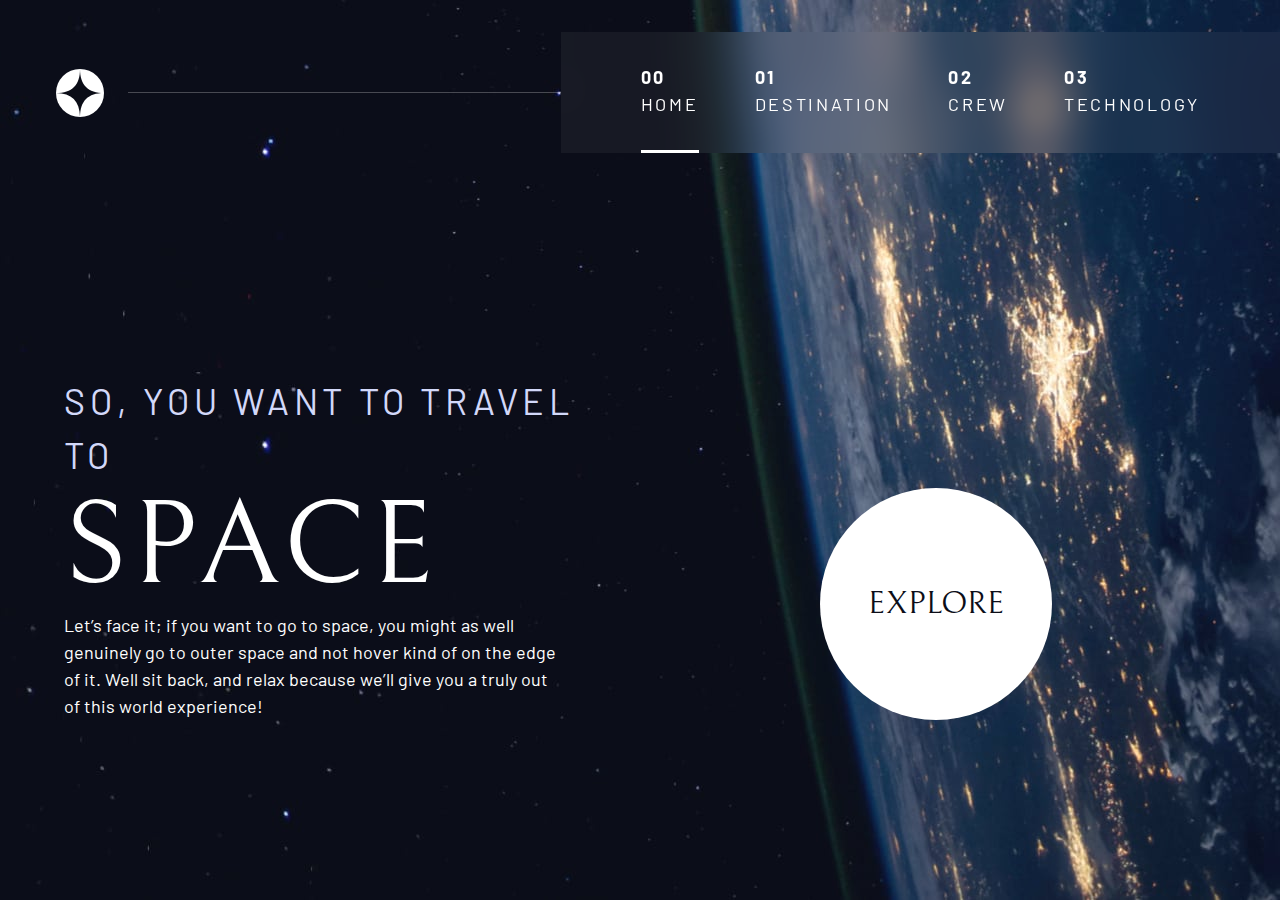
==== index.html @ fe909b0f "File reorganization" ====
<!DOCTYPE html>
<html lang="en">
<head>
  <meta charset="UTF-8">
  <meta name="viewport" content="width=device-width, initial-scale=1.0">

  <link rel="icon" type="image/png" sizes="32x32" href="./assets/favicon-32x32.png">
  <!-- Google fonts -->
  <link rel="preconnect" href="https://fonts.googleapis.com">
  <link rel="preconnect" href="https://fonts.gstatic.com" crossorigin>
  <link
      href="https://fonts.googleapis.com/css2?family=Barlow+Condensed:wght@400;700&family=Bellefair&family=Barlow:wght@400;700&display=swap"
      rel="stylesheet">

  <!-- Our custom CSS -->
  <link rel="stylesheet" href="index.css">
  
  <title>Frontend Mentor | Space tourism website</title>
  <script src="index.js" defer></script>
</head>

<body class="home">
  <a class="skip-to-content" href="#main">Skip to content</a>
  <header class="primary-header flex">
    <div>
      <img src="./assets/shared/logo.svg" alt="space-tourism-logo" class="logo">
    </div>
    <button class="mobile-nav-toggle" aria-controls="primary-navigation"><span class="sr-only" aria-expanded="false">Menu</span></button>
    <nav>
      <ul id="primary-navigation" data-visible="false" class="primary-navigation underline-indicators flex">
        <li class="active"><a class="ff-sans-cond uppercase text-white letter-spacing-2" 
          href="index.html"><span aria-hidden="true">00</span> Home</a></li>
        <li><a class="ff-sans-cond uppercase text-white letter-spacing-2" 
          href="destination.html"><span aria-hidden="true">01</span> Destination</a></li>
        <li><a class="ff-sans-cond uppercase text-white letter-spacing-2" 
          href="crew.html"><span aria-hidden="true">02</span> Crew</a></li>
        <li><a class="ff-sans-cond uppercase text-white letter-spacing-2" 
          href="technology.html"><span aria-hidden="true">03</span> Technology</a></li>
      </ul>
    </nav>
  </header>

  <main id="main" class="grid-container grid-container--home">
    <div>
      <h1 class="text-accent ff-sans-cond uppercase letter-spacing-1">
        So, you want to travel to
        <span class="fs-900 ff-serif text-white d-block">Space</span>
      </h1>
      <p>
        Let’s face it; if you want to go to space, you might as well genuinely go to
        outer space and not hover kind of on the edge of it. Well sit back, and relax
        because we’ll give you a truly out of this world experience!
      </p>
    </div>

    <div>
      <a href="destination.html" class="large-button uppercase ff-serif text-dark bg-white">Explore</a>
    </div>
  </main>
  


</body>
</html>
---- index.css ----
@import url("https://fonts.googleapis.com/css2?family=Barlow+Condensed:wght@400;700&family=Barlow:wght@400;700&family=Bellefair&display=swap");

/* ----------------------------- */
/*      Custom properties        */
/* ----------------------------- */

:root {
  /* colors */
  /* setting values like this allows for easier modification of alpha value */
  --clr-dark: 230 35% 7%;
  --clr-light: 231 77% 90%;
  --clr-white: 0 0% 100%;

  /* font-sizes */
  --fs-900: clamp(5rem, 8vw + 1rem, 9.375rem);
  --fs-800: 3.5rem;
  --fs-700: 1.5rem;
  --fs-600: 1rem;
  --fs-500: 1rem;
  --fs-400: 0.9375rem;
  --fs-300: 1rem;
  --fs-200: 0.875rem;

  /* font-families */
  --ff-serif: "Bellefair", serif;
  --ff-sans-cond: "Barlow Condensed", sans-serif;
  --ff-sans-normal: "Barlow", sans-serif;
}

/* Tablet screens */
@media (min-width: 35em) {
  :root {
    /* font-sizes */
    --fs-800: 5rem;
    --fs-700: 2.5rem;
    --fs-600: 1.5rem;
    --fs-500: 1.25rem;
    --fs-400: 1rem;
  }
}

/* Laptop screens */
@media (min-width: 45em) {
  :root {
    /* font-sizes */
    --fs-800: 6.25rem;
    --fs-700: 3.5rem;
    --fs-600: 2rem;
    --fs-500: 1.75rem;
    --fs-400: 1.125rem;
  }
}

/* ----------------------------- */
/*      Reset                    */
/* ----------------------------- */

/* Box sizing */
*,
*::before,
*::after {
  box-sizing: border-box;
}

/* Reset margins */

body,
h1,
h2,
h3,
h4,
h5,
p,
figure,
picture {
  margin: 0;
}

h1,
h2,
h3,
h4,
h5,
p {
  font-weight: 400;
}

/* set up the body */
body {
  font-family: var(--ff-sans-normal);
  font-size: var(--fs-400);
  color: hsl(var(--clr-white));
  background-color: hsl(var(--clr-dark));
  line-height: 1.5;
  min-height: 100vh;

  display: grid;
  grid-template-rows: min-content 1fr;

  overflow-x: hidden;
}

/* make images easier to work with */
img,
picture {
  max-width: 100%;
  display: block;
}

/* make forms elements easier to work with */
input,
button,
textarea,
select {
  font: inherit;
}

/* remove animations for people who've turned them off */
@media (prefers-reduced-motion: reduce) {
  *,
  *::before,
  *::after {
    animation-duration: 0.01ms !important;
    animation-iteration-count: 1 !important;
    transition-duration: 0.01ms !important;
    scroll-behavior: auto !important;
  }
}

/* ----------------------------- */
/*      Utility classes          */
/* ----------------------------- */

/* general */

.flex {
  display: flex;
  gap: var(--gap, 1rem);
}

.grid {
  display: grid;
  gap: var(--gap, 1rem);
}

.d-block {
  display: block;
}

.flow > *:where(:not(:first-child)) {
  margin-top: var(--flow-space, 1rem);
}

.flow--space-small {
  --flow-space: .75rem;
}

.container {
  /* logical property that looks at inline access (left/right) */
  padding-inline: 2em;
  margin-inline: auto;
  max-width: 80rem;
}

/* screen reader (assistive tech) */
.sr-only {
  position: absolute;
  width: 1px;
  height: 1px;
  padding: 0;
  margin: -1px;
  overflow: hidden;
  clip: rect(0, 0, 0, 0);
  white-space: nowrap;
  border: 0;
}

.skip-to-content {
  position: absolute;
  z-index: 9999;
  background: hsl(var(--clr-white));
  color: hsl(var(--clr-dark));
  padding: 0.5em 1em;
  margin-inline: auto;
  transform: translateY(-100%);
  transition: transform 250ms ease-in;
}

.skip-to-content:focus {
  transform: translateY(0);
}

/* colors */

.bg-dark {
  background-color: hsl(var(--clr-dark));
}
.bg-accent {
  background-color: hsl(var(--clr-light));
}
.bg-white {
  background-color: hsl(var(--clr-white));
}

.text-dark {
  color: hsl(var(--clr-dark));
}
.text-accent {
  color: hsl(var(--clr-light));
}
.text-white {
  color: hsl(var(--clr-white));
}

/* typography */
.ff-serif {
  font-family: var(--ff-serif);
}
.ff-cond {
  font-family: var(--ff-sans-cond);
}
.ff-sans-normal {
  font-family: var(--ff-sans-normal);
}

.letter-spacing-1 {
  letter-spacing: 4.75px;
}
.letter-spacing-2 {
  letter-spacing: 2.7px;
}
.letter-spacing-3 {
  letter-spacing: 2.35px;
}

.uppercase {
  text-transform: uppercase;
}

.fs-900 {
  font-size: var(--fs-900);
}
.fs-800 {
  font-size: var(--fs-800);
}
.fs-700 {
  font-size: var(--fs-700);
}
.fs-600 {
  font-size: var(--fs-600);
}
.fs-500 {
  font-size: var(--fs-500);
}
.fs-400 {
  font-size: var(--fs-400);
}
.fs-300 {
  font-size: var(--fs-300);
}
.fs-200 {
  font-size: var(--fs-200);
}

.fs-900,
.fs-800,
.fs-700,
.fs-600 {
  line-height: 1.1;
}

.numbered-title {
  font-family: var(--ff-sans-cond);
  font-size: var(--fs-500);
  text-transform: uppercase;
  letter-spacing: 4.72px;
}

.numbered-title span {
  margin-right: 0.5em;
  font-weight: 700;
  color: hsl(var(--clr-white) / 0.25);
}

/* ----------------------------- */
/*      Components        */
/* ----------------------------- */

.large-button {
  font-size: 2rem;
  position: relative;
  display: inline-grid;
  z-index: 1;
  place-items: center;
  padding: 0 1.5em;
  border-radius: 50%;
  aspect-ratio: 1;
  text-decoration: none;
}

.large-button::after {
  content: "";
  position: absolute;
  z-index: -1;
  background: hsl(var(--clr-white) / 0.15);
  width: 100%;
  height: 100%;
  border-radius: 50%;
  opacity: 0;
  transition: opacity 500ms linear, transform 50ms ease-in-out;
}

.large-button:hover::after,
.large-button:focus::after {
  opacity: 1;
  transform: scale(1.5);
}

/* primary-header */

.logo {
  margin: 1.5rem clamp(1.5rem, 5vw, 3.5rem);
}

.primary-header {
  justify-content: space-between;
  align-items: center;
}

.primary-navigation {
  --gap: clamp(1.5rem, 5vw, 3.5rem);
  --underline-gap: 2rem;
  list-style: none;
  padding: 0;
  margin: 0;
  background: hsl(var(--clr-dark) / 0.95);
}

.primary-navigation a {
  text-decoration: none;
}

.primary-navigation a > span {
  font-weight: 700;
  margin-right: 0.5em;
}

.mobile-nav-toggle {
  display: none;
}

@supports (backdrop-filter: blur(1.5rem)) {
  .primary-navigation {
    background: hsl(var(--clr-white) / 0.05);
    backdrop-filter: blur(1.5rem);
  }
}

@media (max-width: 35rem) {
  .primary-navigation {
    --underline-gap: 0.5rem;
    position: fixed;
    z-index: 1000;
    inset: 0 0 0 30%;
    list-style: none;
    padding: min(20rem, 15vh) 2rem;
    margin: 0;
    flex-direction: column;
    transform: translateX(100%);
    transition: transform 500ms ease-in-out;
  }

  .primary-navigation[data-visible="true"] {
    transform: translateX(0);
  }

  .primary-navigation.underline-indicators > .active {
    border: 0;
  }

  .mobile-nav-toggle {
    display: block;
    position: absolute;
    z-index: 2000;
    right: 1rem;
    top: 2rem;
    background: transparent;
    background-image: url(./assets/shared/icon-hamburger.svg);
    background-repeat: no-repeat;
    background-position: center;
    width: 1.5rem;
    aspect-ratio: 1;
    border: 0;
  }

  .mobile-nav-toggle[aria-expanded="true"] {
    background-image: url(./assets/shared/icon-close.svg);
  }

  .mobile-nav-toggle:focus-visible {
    outline: 5px solid white;
    outline-offset: 5px;
  }
}

@media (min-width: 35em) {
  .primary-navigation {
    padding-inline: clamp(3rem, 7vw, 5rem);
  }
}

@media (min-width: 35em) and (max-width: 44.999em) {
  .primary-navigation a > span {
    display: none;
  }
}

@media (min-width: 45em) {
  .primary-header::after {
    content: "";
    display: block;
    position: relative;
    height: 1px;
    width: 100%;
    margin-right: -2.5rem;
    background: hsl(var(--clr-white) / 0.25);
    order: 1;
  }

  nav {
    order: 2;
  }

  .primary-navigation {
    margin-block: 2rem;
  }
}

.underline-indicators > * {
  cursor: pointer;
  padding: var(--underline-gap, .5rem) 0;
  border: 0;
  border-bottom: 0.2rem solid hsl(var(--clr-white) / 0);
  background-color: transparent;
}

.underline-indicators > *:hover,
.underline-indicators > *:focus {
  border-color: hsl(var(--clr-white) / 0.5);
}

.underline-indicators > .active,
.underline-indicators > [aria-selected="true"] {
  color: hsl(var(--clr-white) / 1);
  border-color: hsl(var(--clr-white) / 1);
}

.tab-list {
  --gap: 2rem;
}

.dot-indicators > * {
  cursor: ponter;
  border: 0;
  border-radius: 50%;
  aspect-ratio: 1;
  padding: 0.5em;
  background-color: hsl(var(--clr-white) / 0.25);
}

.dot-indicators > *:hover,
.dot-indicators > *:focus {
  background-color: hsl(var(--clr-white) / 0.5);
}

.dot-indicators > [aria-selected="true"] {
  background-color: hsl(var(--clr-white) / 1);
}

.numbered-indicators {
  flex-direction: column;
  --gap: 2rem;
}
.numbered-indicators > * {
  width: clamp(3rem, 7vw, 5rem);
  height: clamp(3rem, 7vw, 5rem);
  cursor: pointer;
  border-radius: 50%;
  border-color: hsl(var(--clr-white) / 0.25);
  aspect-ratio: 1;
}

.numbered-indicators > *:hover,
.numbered-indicators > *:focus {
  border-color: hsl(var(--clr-white) / 0.5);
}

.numbered-indicators > [aria-selected="true"] {
  border-color: hsl(var(--clr-white) / 1);
  background-color: hsl(var(--clr-white));
  color: hsl(var(--clr-dark));
}

/* ------------------------------------- */
/*      Page specific background         */
/* ------------------------------------- */

body {
  background-size: cover;
  background-position: bottom center;
}
/* home */

.home {
  background-image: url(./assets/home/background-home-mobile.jpg);
}

@media (min-width: 35rem) {
  .home {
    background-position: center center;
    background-image: url(./assets/home/background-home-tablet.jpg);
  }
}

@media (min-width: 45rem) {
  .home {
    background-image: url(./assets/home/background-home-desktop.jpg);
  }
}

/* destination */

.destination {
  background-image: url(./assets/destination/background-destination-mobile.jpg);
}

@media (min-width: 35rem) {
  .destination {
    background-position: center center;
    background-image: url(./assets/destination/background-destination-tablet.jpg);
  }
}

@media (min-width: 45rem) {
  .destination {
    background-image: url(./assets/destination/background-destination-desktop.jpg);
  }
}

/* crew */

.crew {
  background-image: url(./assets/crew/background-crew-mobile.jpg);
}

@media (min-width: 35rem) {
  .crew {
    background-position: center center;
    background-image: url(./assets/crew/background-crew-tablet.jpg);
  }
}

@media (min-width: 45rem) {
  .crew {
    background-image: url(./assets/crew/background-crew-desktop.jpg);
  }
}

/* technology */
.technology {
  background-image: url(./assets/technology/background-technology-mobile.jpg);
}

@media (min-width: 35rem) {
  .technology {
    background-image: url(./assets/technology/background-technology-tablet.jpg);
  }
}

@media (min-width: 45rem) {
  .technology {
    background-image: url(./assets/technology/background-technology-desktop.jpg);
  }
}

/* ------------------------------------- */
/*      Layout                           */
/* ------------------------------------- */

.grid-container {
  text-align: center;
  /* border: 5px solid limegreen; */
  display: grid;
  place-items: center;
  padding-inline: 1rem;
  padding-bottom: 3rem;
}

.grid-container p:not([class]){
  /* ch unit is roughly equivalent to width of "0" character */
  max-width: 50ch;
}

.numbered-title {
  grid-area: title;
}

/* destination layout */

.grid-container--destination {
  --flow-space: 2rem;
  grid-template-areas:
    "title"
    "image"
    "tabs"
    "content";
}

.grid-container--destination > picture {
  grid-area: image;
  max-width: 60%;
  align-self: start;
}

.grid-container--destination > .tab-list {
  grid-area: tabs;
}

.grid-container--destination > .destination-info {
  grid-area: content;
}

.destination-meta {
  flex-direction: column;
  border-top: 1px solid hsl(var(--clr-white) / 0.1);
  padding-top: 2.5rem;
  margin-top: 2.5rem;
}

.destination-meta p {
  font-size: 1.75rem;
}

/* crew layout */

.grid-container--crew {
  --flow-space: 2rem;
  grid-template-areas:
    "title"
    "image"
    "tabs"
    "content";
}

.grid-container--crew > picture {
  grid-area: image;
  max-width: 60%;
  border-bottom: 1px solid hsl(var(--clr-white) / 0.1);
}

.grid-container--crew > .dot-indicators {
  grid-area: tabs;
}

.grid-container--crew > .crew-details {
  grid-area: content;
}

.crew-details h2 {
  opacity: .5;
}

/* technology layout */

.grid-container--technology {
  padding: 0;
  --flow-space: 2rem;
  grid-template-areas: 
    "title"
    "image"
    "tabs"
    "content";
}

.grid-container--technology > picture {
  grid-area: image;
  max-width: 100%;
  padding-block: 2em;
}

.grid-container--technology > .numbered-indicators {
  grid-area: tabs;
  flex-direction: row;
}

.grid-container--technology > .technology-details {
  grid-area: content;
  padding: 2em 2em 3em;
  /* max-width: 45ch; */
}


/* For tablet screens */
@media (min-width: 35em) {
  .numbered-title {
    justify-self: start;
    margin-top: 2rem;
    padding-left: 1rem;
  }

  .destination-meta {
    flex-direction: row;
    justify-content: space-evenly;
  }
  
  .grid-container--crew {
    padding: 0;
    grid-template-areas:
      "title"
      "content"
      "tabs"
      "image";
  }

  .grid-container--technology > picture {
    padding: 4rem 0;
  }

  .grid-container--technology > .technology-details {
    padding-inline: 5rem;
    padding-bottom: 4rem;
  }
}

/* For laptop screens */
@media (min-width: 45em) {
  .grid-container {
    text-align: left;
    column-gap: var(--container-gap, 2rem);
    grid-template-columns: minmax(1rem, 1fr) repeat(2, minmax(0px, 40rem)) minmax(1rem, 1fr);
  }

  .grid-container--home > *:first-child {
    grid-column: 2;
    /* outline: 2px solid red; */
  }

  .grid-container--home > *:last-child {
    grid-column: 3;
    /* outline: 2px solid yellow; */
  }

  .grid-container--home {
    padding-bottom: max(6rem, 20vh);
    align-items: end;
  }

  .grid-container--destination {
    justify-items: start;
    align-content: start;
    grid-template-areas: 
      '. title title .'
      '. image tabs .'
      '. image content .';
  }

  .grid-container--destination > picture {
    max-width: 90%;
  }

  .destination-meta {
    --gap: min(5vw, 5rem);
    justify-content: flex-start;
  }

  .grid-container--crew {
    grid-template-columns: minmax(1rem, 1fr) minmax(0, 37rem) minmax(0, 23rem) minmax(1rem, 1fr);
    justify-items: start;
    grid-template-areas:
      ". title title ."
      ". content image ."
      ". tabs image .";
  }

  .grid-container--crew > .dot-indicators {
    justify-self: start;
  }

  .grid-container--crew > picture {
    grid-column: span 2;
    align-self: end;
    max-width: 90%;
  }

  .grid-container--technology {
    /* grid-template-columns: minmax(1rem, 2rem) repeat(3, minmax(0px, 40rem)); */
    grid-template-columns: minmax(1rem, 3rem) minmax(0, 5em) minmax(10rem, 40rem) minmax(1rem, 20rem);
    justify-items: start;
    grid-template-areas: 
      ". title title ."
      ". tabs content image"
      ". tabs content image";
  }

  .grid-container--technology > .numbered-indicators {
    flex-direction: column;
    padding-right: 5rem;
    
    align-self: center;
    /* border: 1px solid red; */
  }

  .grid-container--technology > .technology-details {
    /* border: 1px solid yellow; */
    padding-inline: 0;
    /* justify-self: start; */
    
  }

  .grid-container--technology > picture {
    /* border: 1px solid limegreen; */
    grid-column: span 2;
    justify-self: end;
    align-self: start;
    max-width: 100%;
  }

}
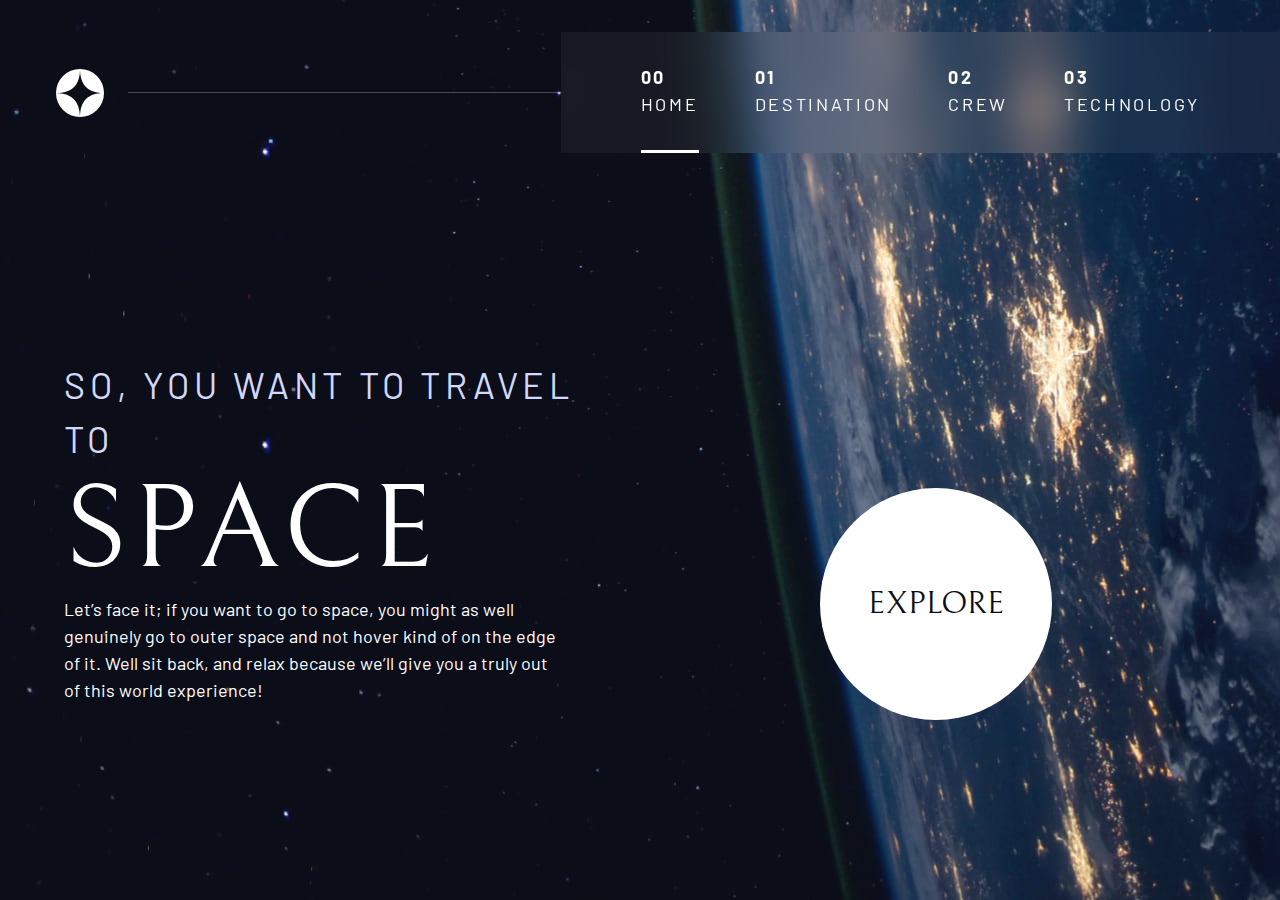
==== commit 125c21fc: "Added ARIA role to primary nav" ====
--- a/index.html
+++ b/index.html
@@ -25,7 +25,7 @@
     <div>
       <img src="./assets/shared/logo.svg" alt="space-tourism-logo" class="logo">
     </div>
-    <button class="mobile-nav-toggle" aria-controls="primary-navigation"><span class="sr-only" aria-expanded="false">Menu</span></button>
+    <button class="mobile-nav-toggle" aria-controls="primary-navigation"><span class="sr-only" aria-expanded="false" role="navigation">Menu</span></button>
     <nav>
       <ul id="primary-navigation" data-visible="false" class="primary-navigation underline-indicators flex">
         <li class="active"><a class="ff-sans-cond uppercase text-white letter-spacing-2" 
--- a/index.css
+++ b/index.css
@@ -599,6 +599,7 @@
 .grid-container p:not([class]){
   /* ch unit is roughly equivalent to width of "0" character */
   max-width: 50ch;
+  padding-bottom: 1rem;
 }
 
 .numbered-title {
